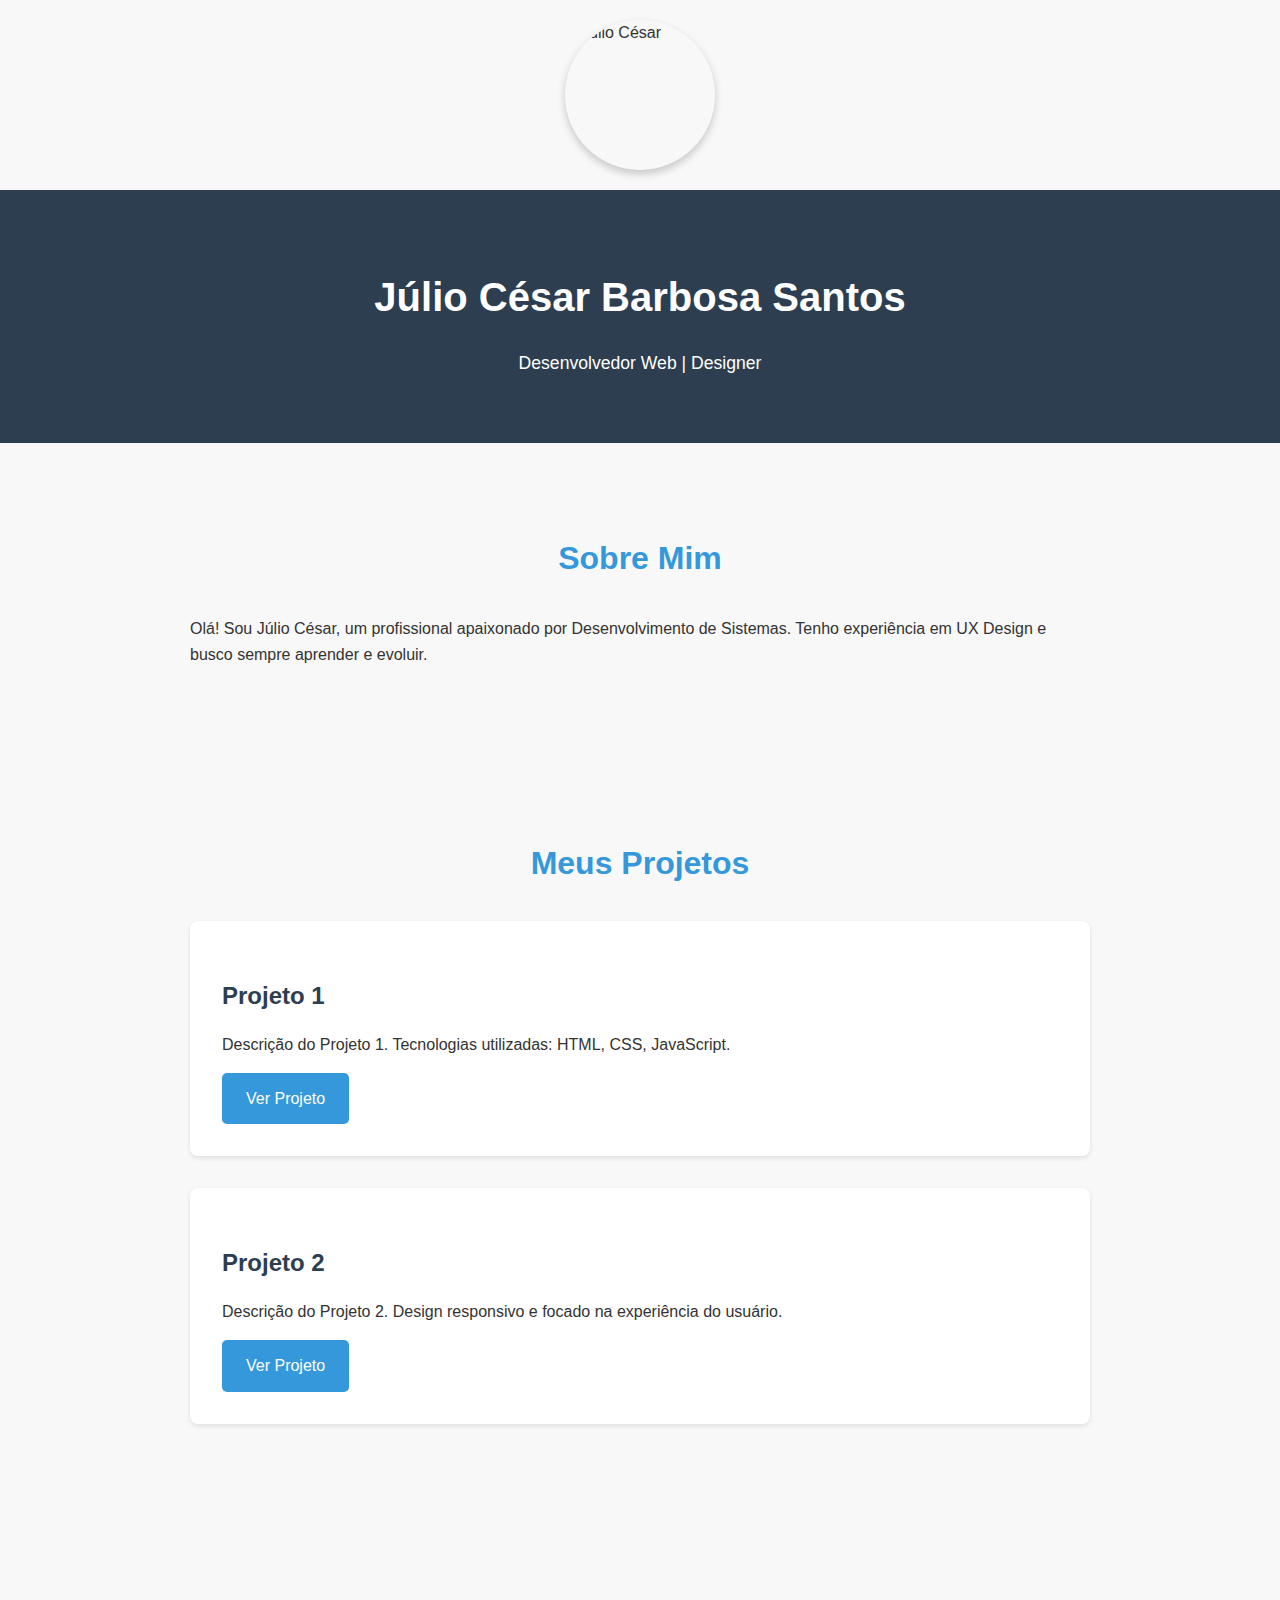
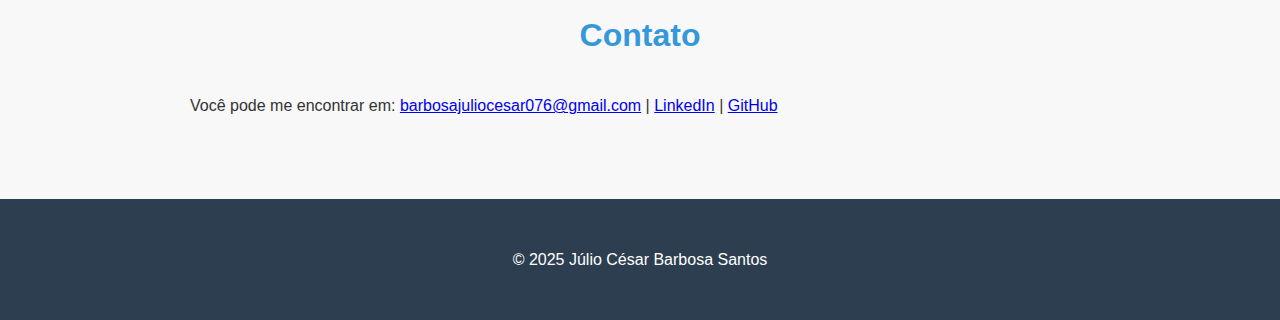
==== prototipo.html @ 94eca87f "Add files via upload" ====
<!DOCTYPE html>
<html lang="pt-br">
<head>
    <meta charset="UTF-8">
    <meta name="viewport" content="width=device-width, initial-scale=1.0">
    <title>Meu Portfólio</title>
    
    <style>
        body {
            font-family: 'Segoe UI', Tahoma, Geneva, Verdana, sans-serif;
            margin: 0;
            padding: 0;
            background-color: #f8f8f8;
            color: #333;
            line-height: 1.6;
        }

        header {
            background-color: #2c3e50;
            color: #fff;
            text-align: center;
            padding: 3em 0;
        }

        header h1 {
            font-size: 2.5em;
            margin-bottom: 0.5em;
        }

        header p {
            font-size: 1.1em;
            font-weight: 300;
        }

        section {
            padding: 4em 2em;
            max-width: 900px;
            margin: 0 auto;
        }

        section h2 {
            font-size: 2em;
            margin-bottom: 1em;
            color: #3498db;
            text-align: center;
        }

        .project {
            background-color: #fff;
            border-radius: 8px;
            box-shadow: 0 2px 5px rgba(0, 0, 0, 0.1);
            margin-bottom: 2em;
            padding: 2em;
            transition: transform 0.3s ease;
        }

        .project:hover {
            transform: translateY(-5px);
        }

        .project h3 {
            font-size: 1.5em;
            margin-bottom: 0.5em;
            color: #2c3e50;
        }

        .project p {
            margin-bottom: 1em;
        }

        .project a {
            display: inline-block;
            background-color: #3498db;
            color: #fff;
            padding: 0.8em 1.5em;
            text-decoration: none;
            border-radius: 5px;
            transition: background-color 0.3s ease;
        }

        .project a:hover {
            background-color: #2980b9;
        }

        footer {
            text-align: center;
            padding: 2em 0;
            background-color: #2c3e50;
            color: #fff;
        }

        footer a {
            color: #fff;
            text-decoration: none;
        }

        footer a:hover {
            text-decoration: underline;
        }
    </style>

    <style>
    

        .avatar {
            width: 150px;
            height: 150px;
            border-radius: 50%;
            overflow: hidden;
            margin: 20px auto;
            box-shadow: 0 4px 8px rgba(0, 0, 0, 0.2);
        }

        .avatar img {
            width: 100%;
            height: 100%;
            object-fit: cover;
        }

        
    </style>

 
        <div class="avatar">
            <img src="203891552.png" alt="Júlio César">
        </div>


<style>       
.avatar {
    width: 150px;
    height: 150px;
    border-radius: 50%;
    overflow: hidden;
    margin: 20px auto;
    box-shadow: 0 4px 8px rgba(0, 0, 0, 0.2);
}

.avatar img {
    width: 100%;
    height: 100%;
    object-fit: cover;
}

</style>

</head>
<body>

    <header>
        <h1>Júlio César Barbosa Santos</h1>
        <p>Desenvolvedor Web | Designer </p>
    </header>

    <section id="sobre">
        <h2>Sobre Mim</h2>
        <p>
            Olá! Sou Júlio César, um profissional apaixonado por Desenvolvimento de Sistemas. Tenho experiência em UX Design e busco sempre aprender e evoluir.
        </p>
    </section>

    <section id="projetos">
        <h2>Meus Projetos</h2>

        <div class="project">
            <h3>Projeto 1</h3>
            <p>Descrição do Projeto 1. Tecnologias utilizadas: HTML, CSS, JavaScript.</p>
            <a href="#">Ver Projeto</a>
        </div>

        <div class="project">
            <h3>Projeto 2</h3>
            <p>Descrição do Projeto 2. Design responsivo e focado na experiência do usuário.</p>
            <a href="#">Ver Projeto</a>
        </div>

    </section>

    <section id="contato">
        <h2>Contato</h2>
        <p>
            Você pode me encontrar em:
            <a href="mailto:barbosajuliocesar076@gmail.com">barbosajuliocesar076@gmail.com</a> |
            <a href="https://linkedin.com/in/seuperfil">LinkedIn</a> |
            <a href="https://github.com/seugithub">GitHub</a>
        </p>
    </section>

    <footer>
        <p>&copy; 2025 Júlio César Barbosa Santos </p>
    </footer>
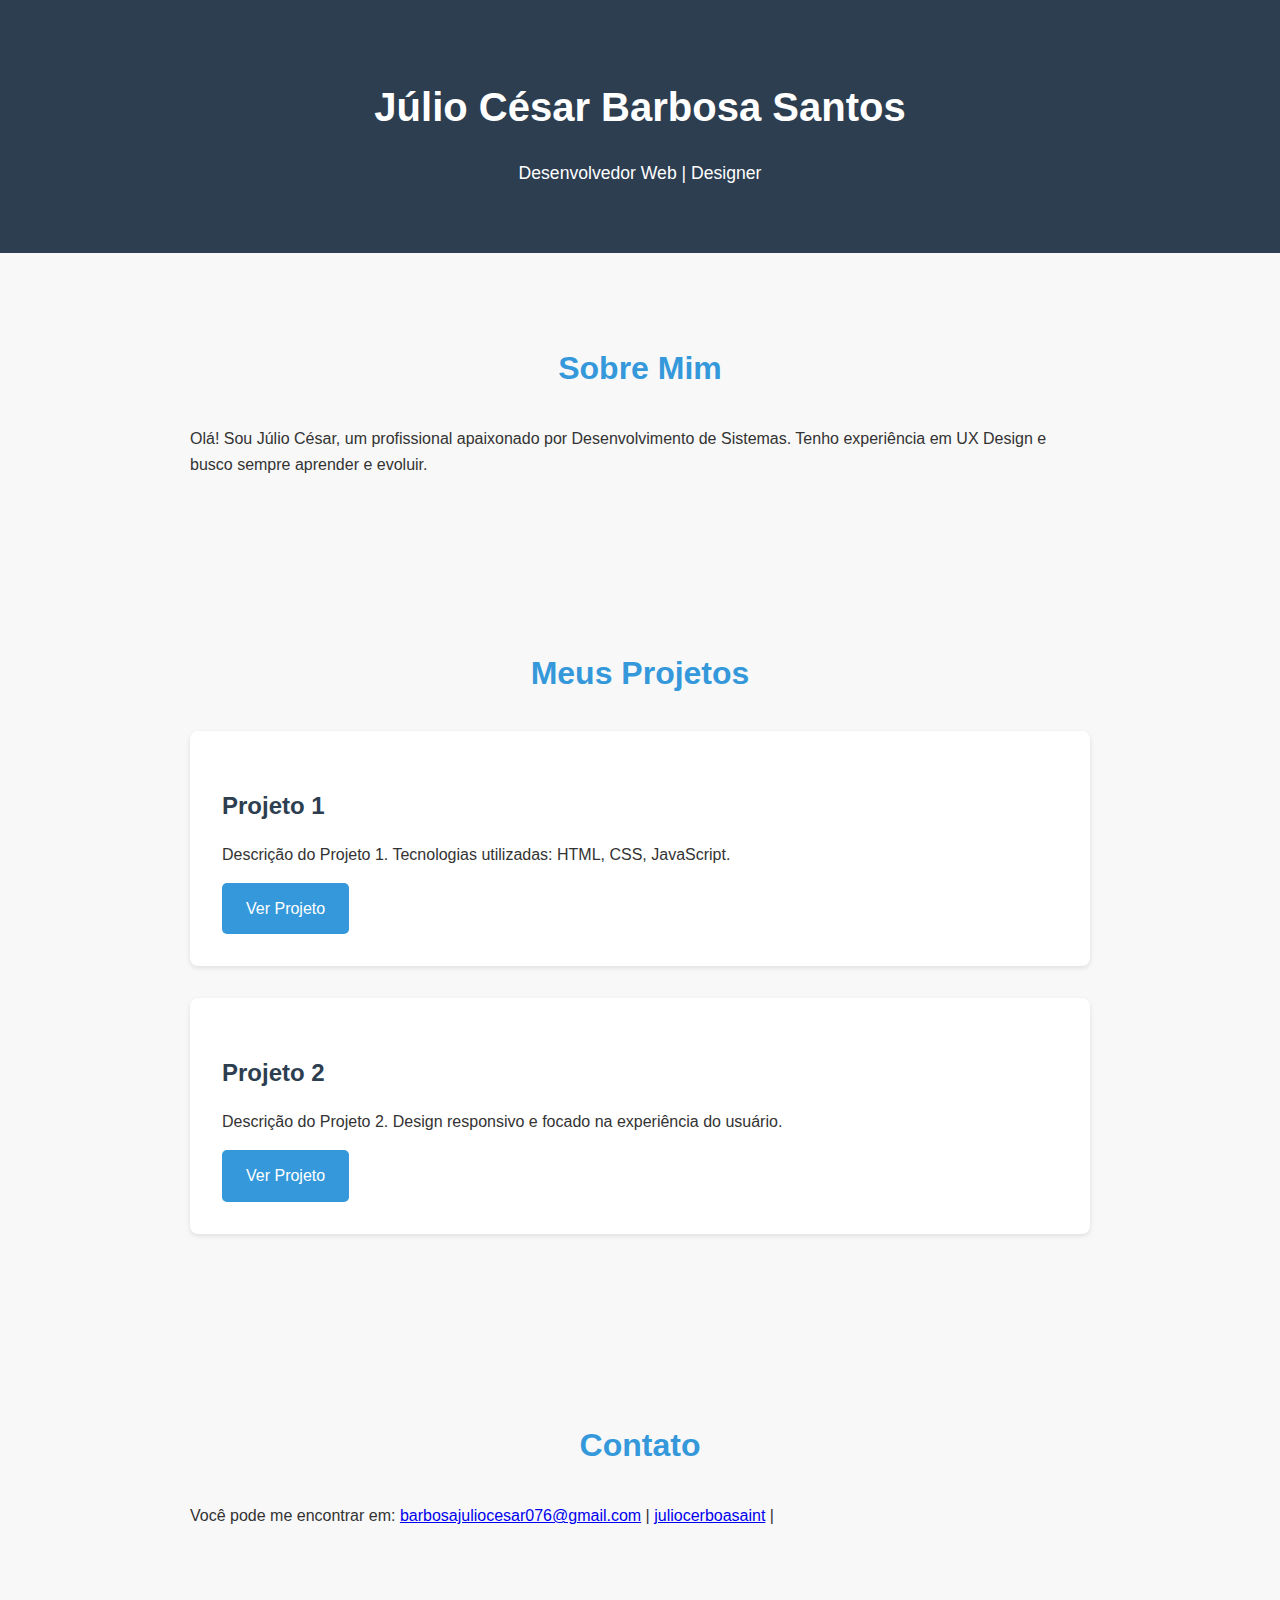
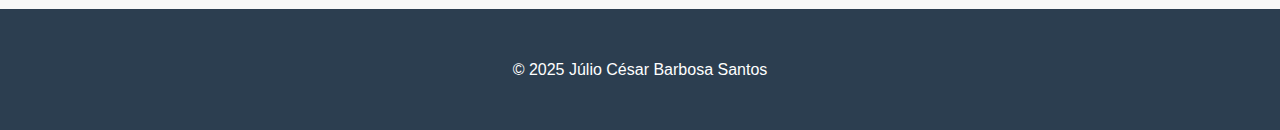
==== commit 3c65d577: "Update prototipo.html" ====
--- a/prototipo.html
+++ b/prototipo.html
@@ -99,50 +99,7 @@
         }
     </style>
 
-    <style>
-    
-
-        .avatar {
-            width: 150px;
-            height: 150px;
-            border-radius: 50%;
-            overflow: hidden;
-            margin: 20px auto;
-            box-shadow: 0 4px 8px rgba(0, 0, 0, 0.2);
-        }
-
-        .avatar img {
-            width: 100%;
-            height: 100%;
-            object-fit: cover;
-        }
-
-        
-    </style>
-
- 
-        <div class="avatar">
-            <img src="203891552.png" alt="Júlio César">
-        </div>
-
-
-<style>       
-.avatar {
-    width: 150px;
-    height: 150px;
-    border-radius: 50%;
-    overflow: hidden;
-    margin: 20px auto;
-    box-shadow: 0 4px 8px rgba(0, 0, 0, 0.2);
-}
-
-.avatar img {
-    width: 100%;
-    height: 100%;
-    object-fit: cover;
-}
-
-</style>
+  
 
 </head>
 <body>
@@ -181,12 +138,11 @@
         <p>
             Você pode me encontrar em:
             <a href="mailto:barbosajuliocesar076@gmail.com">barbosajuliocesar076@gmail.com</a> |
-            <a href="https://linkedin.com/in/seuperfil">LinkedIn</a> |
-            <a href="https://github.com/seugithub">GitHub</a>
+            <a href="https://github.com/seugithub">juliocerboasaint</a> |
         </p>
     </section>
 
     <footer>
         <p>&copy; 2025 Júlio César Barbosa Santos </p>
     </footer>
-    +    
